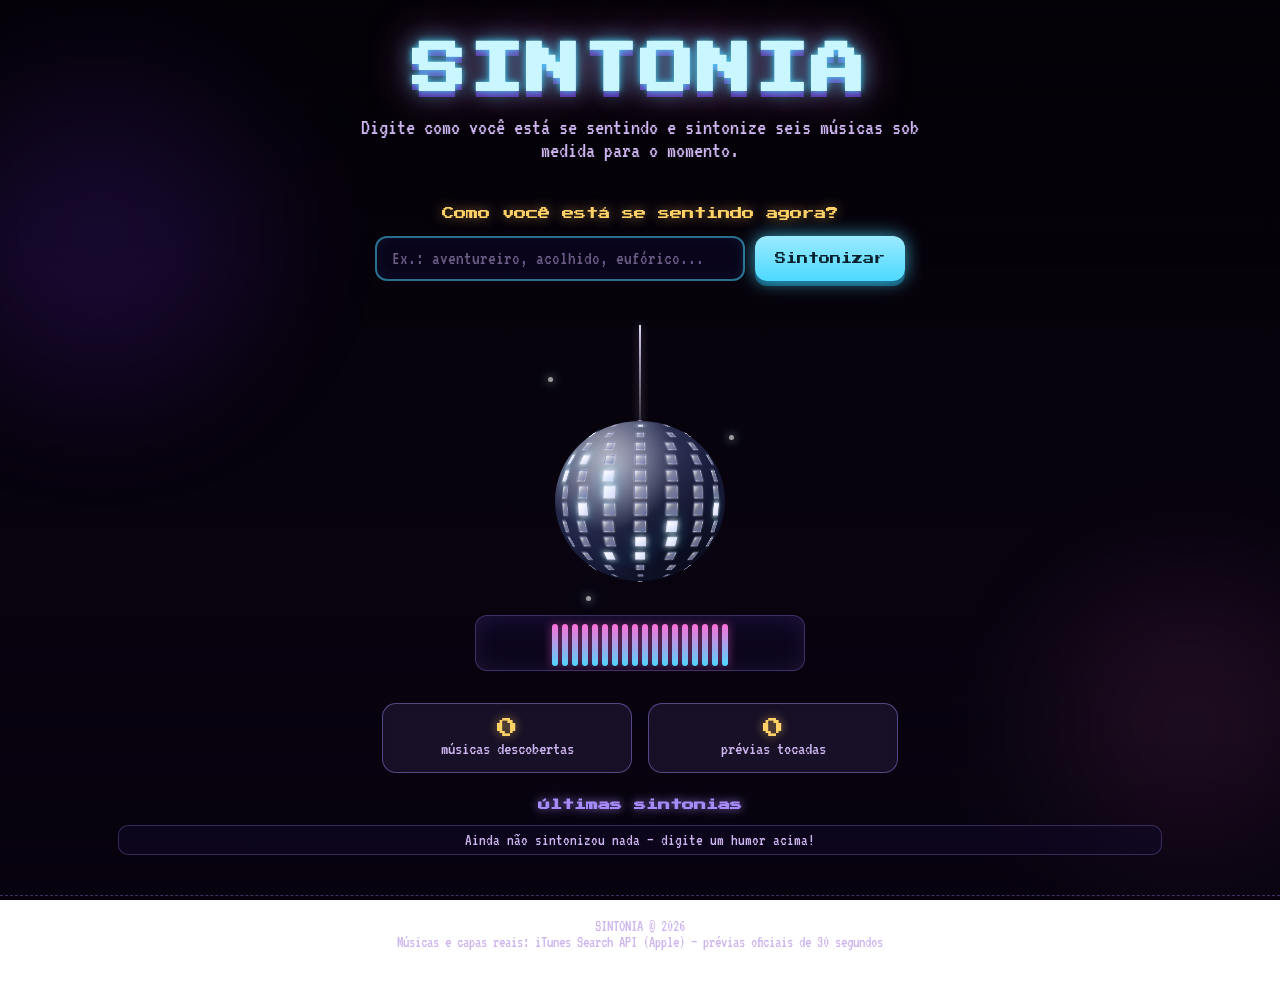
==== index.html @ abdd00d6 "fix: move arquivos para raiz para GitHub Pages" ====
<!DOCTYPE html>
<html lang="pt-BR">
<head>
<meta charset="UTF-8">
<meta name="viewport" content="width=device-width, initial-scale=1.0">
<title>SINTONIA – Músicas pelo seu humor</title>
<meta name="description" content="Digite o seu humor e sintonize seis músicas sob medida, de qualquer gênero.">
<link rel="preconnect" href="https://fonts.googleapis.com">
<link rel="preconnect" href="https://fonts.gstatic.com" crossorigin>
<link href="https://fonts.googleapis.com/css2?family=Press+Start+2P&family=VT323&display=swap" rel="stylesheet">
<link rel="manifest" href="manifest.json">
<meta name="theme-color" content="#4dd9ff">
<link rel="apple-touch-icon" href="icon-192.png">
<link rel="stylesheet" href="style.css">
</head>
<body>
<div class="bg" aria-hidden="true">
  <div class="brilho brilho-a"></div>
  <div class="brilho brilho-b"></div>
</div>

<header class="topo">
  <h1 class="titulo">SINTONIA</h1>
  <p class="descricao">Digite como você está se sentindo e sintonize seis músicas sob medida para o momento.</p>
</header>

<main class="palco">

  <section class="controles" aria-label="Seleção de humor">
    <label for="humorCustom" class="rotulo-campo">Como você está se sentindo agora?</label>
    <div class="linha-sintonizar">
      <input type="text" id="humorCustom" placeholder="Ex.: aventureiro, acolhido, eufórico..." maxlength="40" autocomplete="off">
      <button id="btnSintonizar" class="botao-neon" type="button">Sintonizar</button>
    </div>
    <p id="estado" class="estado" role="status" aria-live="polite"></p>
  </section>

  <section class="hero-80s" aria-hidden="true">
    <div class="caixa-bola">
      <span class="fio"></span>
      <span class="faisca fc1"></span>
      <span class="faisca fc2"></span>
      <span class="faisca fc3"></span>
      <div class="suspensao">
        <div class="nucleo"></div>
        <div class="bola-3d" id="bola3d"></div>
        <div class="luz"></div>
      </div>
    </div>
    <div class="equalizador" id="equalizador" aria-hidden="true"></div>
  </section>

  <section id="resultado" class="resultado" aria-live="polite" hidden>
    <h2>Sintonizado para: <span id="rotuloHumor">—</span></h2>
    <div id="grade" class="grade"></div>
    <div class="acoes">
      <button id="btnBuscarOutras" class="botao-neon botao-secundario" type="button">Buscar outras músicas</button>
    </div>
  </section>

  <section class="painel-info" aria-label="Suas estatísticas">
    <div class="info-card"><span class="info-num" id="numDescobertas">0</span><span class="info-rotulo">músicas descobertas</span></div>
    <div class="info-card"><span class="info-num" id="numPreviews">0</span><span class="info-rotulo">prévias tocadas</span></div>
  </section>

  <section class="historico" aria-label="Histórico">
    <h2>Últimas sintonias</h2>
    <ul id="listaHistorico" class="lista-historico"></ul>
  </section>

</main>

<footer class="rodape">
  <p>SINTONIA © 2026</p>
  <p>Músicas e capas reais: iTunes Search API (Apple) — prévias oficiais de 30 segundos</p>
</footer>

<audio id="player" preload="none"></audio>
<noscript>Ative o JavaScript para usar o SINTONIA.</noscript>
<script src="app.js"></script>
<script>
  if ('serviceWorker' in navigator) {
    window.addEventListener('load', function () {
      navigator.serviceWorker.register('sw.js').catch(function () {});
    });
  }
</script>
</body>
</html>
---- style.css ----
/* ============================================================
   SINTONIA — visual anos 80 (synthwave)
   Fundo escuro vibrante, neons ciano / rosa / violeta
   ============================================================ */

:root {
  --ciano: #4dd9ff;
  --rosa: #ff6fd8;
  --violeta: #a78bfa;
  --amarelo: #ffd166;
  --laranja: #ff9f5a;
  --fundo-1: #150a38;
  --fundo-2: #341463;
  --fundo-3: #571b5e;
  --vidro: rgba(20, 11, 52, .55);
  --texto: #f5e9ff;
  --texto-suave: #cdb5ef;
  --borda-neon: rgba(77, 217, 255, .35);
  --fonte-arcade: 'Press Start 2P', 'Courier New', monospace;
  --fonte-body: 'VT323', 'Courier New', monospace;
}

* { margin: 0; padding: 0; box-sizing: border-box; -webkit-tap-highlight-color: transparent; }

html { scroll-behavior: smooth; }

[hidden] { display: none !important; }

body {
  min-height: 100vh;
  font-family: var(--fonte-body);
  font-size: 1.15rem;
  color: var(--texto);
  background: linear-gradient(180deg, #050208 0%, #0a0412 100%);
  background-attachment: fixed;
  overflow-x: hidden;
}

.bg {
  position: fixed; inset: 0; z-index: 0; overflow: hidden; pointer-events: none;
  background: url('Background80s.png') center / cover no-repeat;
}

/* cortina escura sutil p/ o texto continuar legível sobre a imagem */
.bg::after {
  content: ''; position: absolute; inset: 0;
  background: linear-gradient(180deg, rgba(3, 1, 8, .38) 0%, transparent 30%, transparent 68%, rgba(3, 1, 8, .32) 100%);
}

.brilho {
  position: absolute; border-radius: 50%; filter: blur(70px);
  opacity: .32; animation: brilhoFlutua 11s ease-in-out infinite;
}
.brilho-a { width: 320px; height: 320px; top: 8%; left: -60px; background: rgba(123, 47, 247, .5); }
.brilho-b { width: 280px; height: 280px; right: -50px; bottom: 4%; background: rgba(255, 111, 216, .32); animation-delay: 3.2s; }

.topo { padding: 44px 16px 6px; text-align: center; position: relative; z-index: 1; }

.titulo {
  font-family: var(--fonte-arcade);
  font-size: clamp(1.7rem, 6vw, 3.4rem);
  letter-spacing: 3px;
  color: #c9f6ff;
  text-shadow: 0 0 6px rgba(77, 217, 255, .9), 0 0 22px rgba(77, 217, 255, .65),
               0 0 46px rgba(255, 111, 216, .55), 0 6px 0 rgba(123, 47, 247, .6);
  animation: neonPulsar 4s ease-in-out infinite;
}

.descricao {
  margin: 18px auto 0; max-width: 620px;
  color: var(--texto-suave); font-size: clamp(1.08rem, 2.6vw, 1.42rem);
}

.palco { position: relative; z-index: 1; max-width: 1080px; margin: 0 auto; padding: 10px 18px 40px; }

/* ---------------- Controles ----------------
   Sem chips de humor: apenas o campo de texto
   ------------------------------------------ */
.controles { text-align: center; margin: 30px 0 4px; }

.rotulo-campo {
  display: block; font-family: var(--fonte-arcade); font-size: .78rem;
  color: var(--amarelo); text-shadow: 0 0 12px rgba(255, 209, 102, .55);
  margin-bottom: 16px;
}

.linha-sintonizar { display: flex; gap: 10px; justify-content: center; flex-wrap: wrap; }

#humorCustom {
  flex: 1 1 260px; max-width: 370px;
  font-family: var(--fonte-body); font-size: 1.2rem;
  padding: 11px 15px; color: var(--texto);
  background: rgba(12, 6, 34, .72);
  border: 2px solid rgba(77, 217, 255, .5);
  border-radius: 12px; outline: none; caret-color: var(--ciano);
  box-shadow: inset 0 0 16px rgba(77, 217, 255, .06);
}

#humorCustom::placeholder { color: rgba(205, 181, 239, .5); }

#humorCustom:focus { border-color: var(--ciano); box-shadow: 0 0 16px rgba(77, 217, 255, .45); }

.botao-neon {
  font-family: var(--fonte-arcade); font-size: .7rem;
  padding: 13px 20px; color: #06212c; cursor: pointer;
  background: linear-gradient(180deg, #9beaff, var(--ciano));
  border: none; border-radius: 12px;
  box-shadow: 0 0 18px rgba(77, 217, 255, .75), 0 5px 0 #0b4a66;
  transition: transform .12s, box-shadow .12s, filter .12s;
}

.botao-neon:hover { transform: translateY(-2px); filter: brightness(1.08); box-shadow: 0 0 26px rgba(77, 217, 255, .95); }
.botao-neon:active { transform: translateY(3px); box-shadow: 0 0 10px rgba(77, 217, 255, .7), 0 2px 0 #0b4a66; }
.botao-neon:disabled { opacity: .55; cursor: wait; }

.botao-secundario {
  background: linear-gradient(180deg, #ffd7f2, var(--rosa));
  color: #3c0a33;
  box-shadow: 0 0 18px rgba(255, 111, 216, .7), 0 5px 0 #7c2b6e;
}

.estado { margin-top: 14px; min-height: 1.4em; color: var(--amarelo); }

/* ============================================================
   BOLA DE ESPELHO REALISTA — facetas 3D geradas via JS
   ============================================================ */
.hero-80s { display: flex; flex-direction: column; align-items: center; gap: 10px; margin: 2px 0 12px; position: relative; }

.caixa-bola { position: relative; width: 200px; height: 280px; z-index: 2; }

.fio {
  position: absolute; top: 0; left: 50%; width: 2px; height: 100px; margin-left: -1px;
  background: linear-gradient(180deg, rgba(235, 225, 255, .95), rgba(235, 225, 255, .18));
  box-shadow: 0 0 8px rgba(235, 225, 255, .4);
}

.suspensao {
  position: absolute; top: 96px; left: 50%; width: 170px; height: 160px; margin-left: -85px;
  transform-origin: 50% 0;
  transform-style: preserve-3d;
  animation: balancoBola 5.8s ease-in-out infinite;
}

.bola-3d {
  position: absolute; inset: 0; z-index: 1;
  transform-style: preserve-3d;
  animation: girarBola 18s linear infinite;
}

.faceta {
  position: absolute; left: 50%; top: 50%;
  border: 1px solid rgba(96, 106, 165, .16);
  background: linear-gradient(135deg, rgba(255, 255, 255, .9), rgba(215, 216, 235, .5) 40%, rgba(120, 130, 185, .78));
  box-shadow: 0 0 2px rgba(255, 255, 255, .55);
  backface-visibility: hidden;
}

.faceta.clara {
  background: linear-gradient(135deg, #ffffff, #eef0ff 45%, #d7dcff);
  box-shadow: 0 0 6px rgba(255, 255, 255, .9), 0 0 16px rgba(77, 217, 255, .5);
}

.nucleo {
  position: absolute; inset: 0; z-index: 0; border-radius: 50%;
  background: radial-gradient(circle at 38% 30%, #4a5078 0%, #1c2040 58%, #0c0e20 100%);
}

.luz {
  position: absolute; inset: 0; z-index: 3; border-radius: 50%; pointer-events: none;
  background:
    radial-gradient(circle at 30% 24%, rgba(255, 255, 255, .6), rgba(255, 255, 255, 0) 42%),
    radial-gradient(circle at 73% 82%, rgba(4, 5, 18, .7), transparent 56%);
}

.faisca {
  position: absolute; width: 5px; height: 5px; border-radius: 50%;
  background: #fff;
  box-shadow: 0 0 8px #fff, 0 0 18px var(--ciano);
  opacity: .6; animation: cintilar 2.8s ease-in-out infinite;
}
.fc1 { top: 52px; left: 8px; }
.fc2 { top: 110px; right: 6px; animation-delay: .9s; }
.fc3 { bottom: 4px; left: 46px; animation-delay: 1.7s; }

/* ---------------- Equalizador anos 80 ---------------- */
.equalizador {
  display: flex; align-items: flex-end; justify-content: center; gap: 4px;
  width: min(330px, 86vw); height: 56px; padding: 8px 10px 4px;
  background: linear-gradient(180deg, rgba(22, 12, 56, .5), rgba(22, 12, 56, .25));
  border: 1px solid rgba(167, 139, 250, .32);
  border-radius: 12px;
  box-shadow: inset 0 0 22px rgba(167, 139, 250, .12);
  position: relative; z-index: 1;
}

.eq-barra {
  flex: 0 0 6px; height: 100%; border-radius: 3px;
  background: linear-gradient(180deg, var(--rosa), var(--ciano));
  box-shadow: 0 0 10px rgba(255, 111, 216, .5);
  transform-origin: bottom;
  animation: eqCalmo 1.15s ease-in-out infinite;
}

.equalizador.ativo { box-shadow: inset 0 0 22px rgba(77, 217, 255, .25), 0 0 22px rgba(255, 111, 216, .45); }
.equalizador.ativo .eq-barra { animation: eqForte .5s ease-in-out infinite; }

.resultado { margin-top: 30px; }

.resultado h2 {
  font-family: var(--fonte-arcade); font-size: .8rem;
  color: var(--rosa); text-shadow: 0 0 12px rgba(255, 111, 216, .8);
  margin-bottom: 18px; text-align: center;
  word-break: break-word;
}

.grade { display: grid; gap: 18px; grid-template-columns: repeat(3, 1fr); }

.card {
  position: relative; display: flex; flex-direction: column; gap: 8px;
  padding: 12px; border-radius: 16px;
  background: var(--vidro);
  -webkit-backdrop-filter: blur(10px);
          backdrop-filter: blur(10px);
  border: 1px solid var(--borda-neon);
  box-shadow: 0 0 18px rgba(77, 217, 255, .14), 0 10px 26px rgba(6, 3, 20, .4);
  animation: surgir .5s ease both;
  transition: transform .18s, box-shadow .18s;
}

.card:hover { transform: translateY(-5px) scale(1.02); box-shadow: 0 0 30px rgba(77, 217, 255, .4); }

.capa {
  width: 100%; aspect-ratio: 1 / 1; object-fit: cover; border-radius: 12px;
  border: 1px solid rgba(255, 255, 255, .22);
  box-shadow: 0 6px 16px rgba(6, 3, 20, .5);
}

.card-info { display: flex; flex-direction: column; gap: 2px; }
.card h3 {
  font-size: 1.18rem; line-height: 1.05; color: var(--texto);
  overflow-wrap: anywhere; min-height: 2.2em;
}
.card .artista { color: var(--ciano); font-size: 1.05rem; }

.card .genero {
  align-self: flex-start; margin-top: 2px;
  font-size: .92rem; color: var(--amarelo);
  background: rgba(255, 209, 102, .08);
  border: 1px solid rgba(255, 209, 102, .35);
  padding: 2px 9px; border-radius: 999px;
}

.btn-preview {
  margin-top: auto;
  font-family: var(--fonte-arcade); font-size: .56rem;
  padding: 10px 8px; border-radius: 10px; cursor: pointer;
  border: 2px solid var(--rosa); color: var(--rosa);
  background: rgba(255, 111, 216, .07);
  display: inline-flex; align-items: center; justify-content: center; gap: 7px;
  transition: background .15s, color .15s, box-shadow .15s;
}

.btn-preview .icone { width: 11px; height: 11px; fill: currentColor; flex: none; }

.btn-preview:hover, .btn-preview.tocando {
  background: var(--rosa); color: #2a0630;
  box-shadow: 0 0 16px rgba(255, 111, 216, .7);
}

.acoes { text-align: center; margin-top: 22px; }

/* ---------------- Painel de informações ---------------- */
.painel-info {
  display: flex; gap: 16px; justify-content: center; flex-wrap: wrap;
  margin: 32px 0 12px;
}

.info-card {
  flex: 1 1 170px; max-width: 250px; text-align: center;
  background: rgba(167, 139, 250, .1);
  border: 1px solid rgba(167, 139, 250, .45); border-radius: 14px; padding: 14px 10px;
  -webkit-backdrop-filter: blur(8px); backdrop-filter: blur(8px);
}

.info-num {
  display: block; font-family: var(--fonte-arcade); font-size: 1.3rem;
  color: var(--amarelo); text-shadow: 0 0 10px rgba(255, 209, 102, .6);
}

.info-rotulo { color: var(--texto-suave); }

/* ---------------- Histórico ---------------- */
.historico { margin-top: 26px; }

.historico h2 {
  font-family: var(--fonte-arcade); font-size: .76rem; color: var(--violeta);
  text-align: center; margin-bottom: 14px; text-shadow: 0 0 10px rgba(167, 139, 250, .8);
}

.lista-historico {
  list-style: none; display: flex; flex-direction: column; gap: 8px;
  max-height: 260px; overflow-y: auto;
}

.lista-historico li {
  display: flex; align-items: center; gap: 10px;
  background: rgba(16, 9, 42, .5);
  border: 1px solid rgba(167, 139, 250, .28);
  padding: 6px 10px; border-radius: 10px; font-size: 1.05rem;
}

.lista-historico img { width: 36px; height: 36px; border-radius: 6px; flex: none; }
.lista-historico .vazio { justify-content: center; color: var(--texto-suave); }

.rodape {
  position: relative; z-index: 1; text-align: center; color: var(--texto-suave);
  padding: 22px 14px 34px; font-size: 1rem;
  border-top: 1px dashed rgba(167, 139, 250, .35);
}

/* ---------------- Animações ---------------- */
@keyframes neonPulsar {
  0%, 100% { filter: drop-shadow(0 0 2px rgba(77, 217, 255, .5)); }
  50% { filter: drop-shadow(0 0 16px rgba(77, 217, 255, .9)); }
}
@keyframes girarBola { to { transform: rotateY(360deg); } }
@keyframes balancoBola {
  0%, 100% { transform: rotate(-3.5deg); }
  50% { transform: rotate(3.5deg); }
}
@keyframes cintilar {
  0%, 100% { opacity: .12; }
  50% { opacity: 1; }
}
@keyframes surgir {
  from { opacity: 0; transform: translateY(16px); }
  to { opacity: 1; transform: none; }
}
@keyframes brilhoFlutua {
  0%, 100% { transform: translate(0, 0); opacity: .35; }
  50% { transform: translate(14px, -18px); opacity: .55; }
}
@keyframes eqCalmo {
  0%, 100% { transform: scaleY(.18); }
  50% { transform: scaleY(1); }
}
@keyframes eqForte {
  0%, 100% { transform: scaleY(.25); }
  25% { transform: scaleY(1.9); }
  55% { transform: scaleY(.5); }
  80% { transform: scaleY(1.45); }
}

/* ---------------- Responsividade ---------------- */
@media (max-width: 560px) {
  .topo { padding-top: 30px; }
  .titulo { font-size: 1.6rem; letter-spacing: 1px; }
  .card { padding: 10px; }
}

@media (prefers-reduced-motion: reduce) {
  *, *::before, *::after { animation: none !important; transition: none !important; }
}
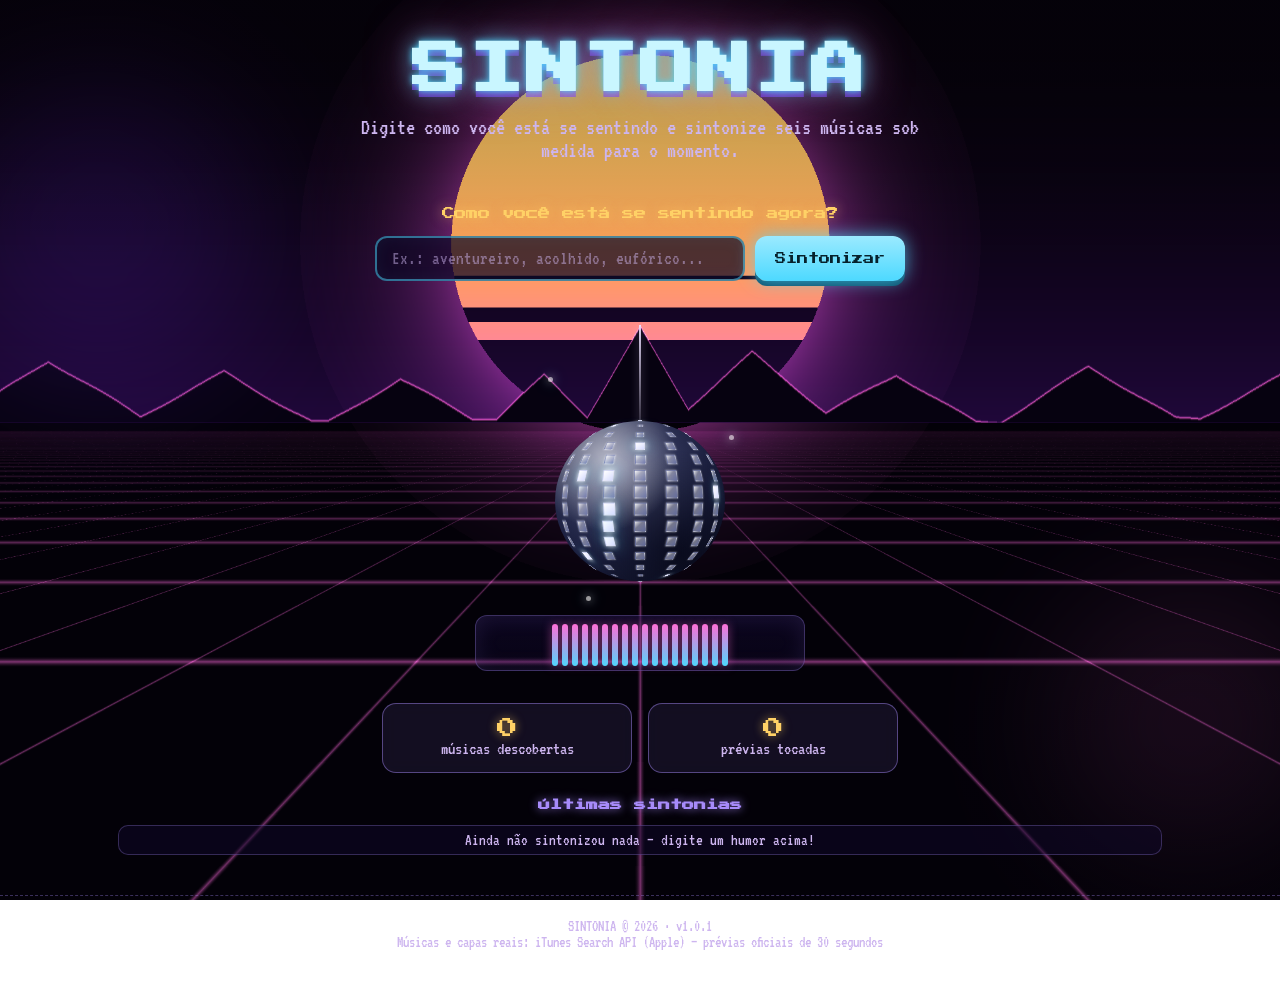
==== commit cb0216d3: "fix: restaura site na raiz (corrige GitHub Pages 404), adiciona fundo synthwave e versao 1.0.1" ====
--- a/index.html
+++ b/index.html
@@ -71,7 +71,7 @@
 </main>
 
 <footer class="rodape">
-  <p>SINTONIA © 2026</p>
+  <p>SINTONIA © 2026 · v1.0.1</p>
   <p>Músicas e capas reais: iTunes Search API (Apple) — prévias oficiais de 30 segundos</p>
 </footer>
 
